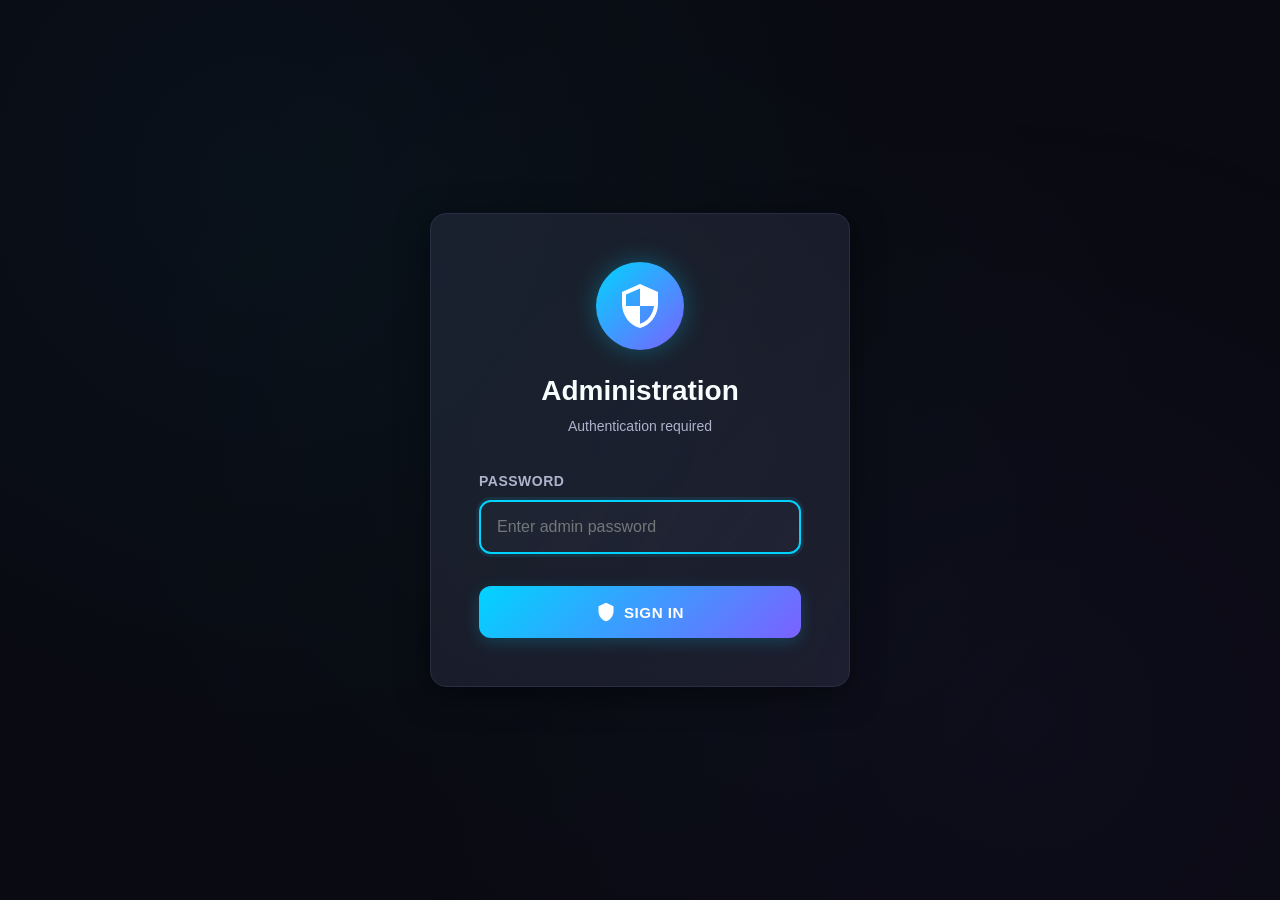
==== WebApp/admin.html @ bcbec6e4 "Fix case sensitivity: webapp -> WebApp" ====
<!DOCTYPE html>
<html lang="fr">
<head>
    <meta charset="UTF-8">
    <meta name="viewport" content="width=device-width, initial-scale=1.0">
    <title>Administration Dashboard</title>
    
    <!-- Telegram WebApp -->
    <script src="https://telegram.org/js/telegram-web-app.js"></script>
    
    <!-- CSS -->
    <link rel="stylesheet" href="css/variables.css">
    <link rel="stylesheet" href="css/base.css">
    <link rel="stylesheet" href="css/components.css">
    <link rel="stylesheet" href="css/animations.css">
    
    <style>
        /* Login Screen */
        .login-screen {
            display: flex;
            align-items: center;
            justify-content: center;
            min-height: 100vh;
            padding: var(--space-lg);
        }
        
        .login-card {
            background: var(--surface);
            border-radius: var(--radius-lg);
            padding: var(--space-2xl);
            max-width: 420px;
            width: 100%;
            border: 1px solid var(--border);
            box-shadow: var(--shadow-lg);
            text-align: center;
            animation: slide-up 0.5s ease;
        }
        
        .login-icon {
            width: 88px;
            height: 88px;
            background: var(--gradient-primary);
            border-radius: var(--radius-full);
            display: inline-flex;
            align-items: center;
            justify-content: center;
            margin-bottom: var(--space-lg);
            box-shadow: var(--shadow-glow-cyan);
            position: relative;
        }
        
        .login-icon::before {
            content: '';
            position: absolute;
            inset: -6px;
            border-radius: var(--radius-full);
            background: var(--gradient-primary);
            opacity: 0.2;
            filter: blur(16px);
            z-index: -1;
        }
        
        .login-icon svg {
            width: 48px;
            height: 48px;
            fill: white;
        }
        
        .input-group {
            margin-bottom: var(--space-xl);
            text-align: left;
        }
        
        .input-label {
            display: block;
            color: var(--text-secondary);
            font-size: 0.875rem;
            margin-bottom: var(--space-sm);
            font-weight: 600;
            text-transform: uppercase;
            letter-spacing: 0.5px;
        }
        
        .input-field {
            width: 100%;
            padding: var(--space-md);
            background: var(--bg-secondary);
            border: 2px solid var(--border);
            border-radius: var(--radius-md);
            color: var(--text-primary);
            font-size: 1rem;
            transition: all var(--transition-base);
        }
        
        .input-field:focus {
            outline: none;
            border-color: var(--primary);
            background: var(--bg-tertiary);
            box-shadow: 0 0 0 3px rgba(0, 212, 255, 0.1);
        }
        
        /* Dashboard */
        .dashboard-screen {
            display: none;
        }
        
        .dashboard-screen.active {
            display: block;
        }
        
        /* Stats Grid */
        .stats-grid {
            display: grid;
            grid-template-columns: repeat(auto-fit, minmax(200px, 1fr));
            gap: var(--space-md);
            margin-bottom: var(--space-xl);
        }
        
        .stat-card {
            background: var(--gradient-surface);
            border: 1px solid rgba(0, 212, 255, 0.2);
            border-radius: var(--radius-lg);
            padding: var(--space-lg);
            text-align: center;
            transition: all var(--transition-base);
            position: relative;
            overflow: hidden;
        }
        
        .stat-card::before {
            content: '';
            position: absolute;
            top: 0;
            left: 0;
            width: 100%;
            height: 4px;
            background: var(--gradient-primary);
            transform: scaleX(0);
            transition: transform var(--transition-base);
        }
        
        .stat-card:hover {
            transform: translateY(-4px);
            box-shadow: var(--shadow-lg);
        }
        
        .stat-card:hover::before {
            transform: scaleX(1);
        }
        
        .stat-icon {
            width: 56px;
            height: 56px;
            margin: 0 auto var(--space-md);
            background: var(--bg-secondary);
            border-radius: var(--radius-md);
            display: flex;
            align-items: center;
            justify-content: center;
        }
        
        .stat-icon svg {
            width: 28px;
            height: 28px;
        }
        
        .stat-icon.cyan { background: rgba(0, 212, 255, 0.1); }
        .stat-icon.cyan svg { fill: var(--primary); }
        
        .stat-icon.violet { background: rgba(123, 97, 255, 0.1); }
        .stat-icon.violet svg { fill: var(--secondary); }
        
        .stat-icon.mint { background: rgba(0, 255, 170, 0.1); }
        .stat-icon.mint svg { fill: var(--success); }
        
        .stat-icon.orange { background: rgba(255, 165, 0, 0.1); }
        .stat-icon.orange svg { fill: var(--warning); }
        
        .stat-value {
            font-size: 2.5rem;
            font-weight: 900;
            background: var(--gradient-primary);
            -webkit-background-clip: text;
            -webkit-text-fill-color: transparent;
            background-clip: text;
            margin-bottom: var(--space-xs);
            line-height: 1;
        }
        
        .stat-label {
            color: var(--text-secondary);
            font-size: 0.875rem;
            text-transform: uppercase;
            letter-spacing: 0.5px;
            font-weight: 500;
        }
        
        /* Config Section */
        .config-section {
            background: var(--surface);
            border: 1px solid var(--border);
            border-radius: var(--radius-lg);
            padding: var(--space-xl);
            margin-bottom: var(--space-lg);
        }
        
        .config-title {
            display: flex;
            align-items: center;
            gap: var(--space-sm);
            margin-bottom: var(--space-lg);
            padding-bottom: var(--space-md);
            border-bottom: 1px solid var(--border);
        }
        
        .config-title svg {
            width: 24px;
            height: 24px;
            fill: var(--primary);
        }
        
        .config-title h3 {
            font-size: 1.125rem;
            margin: 0;
        }
        
        .config-row {
            display: flex;
            justify-content: space-between;
            align-items: center;
            padding: var(--space-md) 0;
            border-bottom: 1px solid var(--border);
            gap: var(--space-lg);
        }
        
        .config-row:last-child {
            border-bottom: none;
        }
        
        .config-info {
            flex: 1;
        }
        
        .config-name {
            color: var(--text-primary);
            font-weight: 600;
            margin-bottom: var(--space-xs);
            font-size: 0.95rem;
        }
        
        .config-desc {
            color: var(--text-tertiary);
            font-size: 0.8rem;
            line-height: 1.4;
        }
        
        .config-input-wrapper {
            display: flex;
            align-items: center;
            gap: var(--space-sm);
        }
        
        .config-input {
            width: 100px;
            padding: var(--space-sm) var(--space-md);
            background: var(--bg-secondary);
            border: 2px solid var(--border);
            border-radius: var(--radius-md);
            color: var(--text-primary);
            text-align: center;
            font-weight: 700;
            font-size: 1rem;
        }
        
        .config-input:focus {
            outline: none;
            border-color: var(--primary);
            box-shadow: 0 0 0 3px rgba(0, 212, 255, 0.1);
        }
        
        .config-unit {
            color: var(--text-tertiary);
            font-size: 0.875rem;
            font-weight: 600;
            min-width: 40px;
        }
        
        /* Logout Button */
        .logout-btn {
            background: rgba(255, 85, 85, 0.1);
            color: var(--danger);
            border: 2px solid var(--danger);
        }
        
        .logout-btn:hover {
            background: var(--danger);
            color: white;
            box-shadow: 0 0 24px var(--danger-glow);
        }
    </style>
</head>
<body>
    <div class="bg-gradient"></div>
    
    <!-- Login Screen -->
    <div class="login-screen" id="loginScreen">
        <div class="login-card">
            <div class="login-icon">
                <svg viewBox="0 0 24 24" fill="currentColor">
                    <path d="M12 1L3 5v6c0 5.55 3.84 10.74 9 12 5.16-1.26 9-6.45 9-12V5l-9-4zm0 10.99h7c-.53 4.12-3.28 7.79-7 8.94V12H5V6.3l7-3.11v8.8z"/>
                </svg>
            </div>
            <h2 style="margin-bottom: var(--space-sm); font-size: 1.75rem;">Administration</h2>
            <p style="color: var(--text-secondary); margin-bottom: var(--space-xl); font-size: 0.875rem;">
                Authentication required
            </p>
            
            <form onsubmit="handleLogin(event)">
                <div class="input-group">
                    <label class="input-label">Password</label>
                    <input 
                        type="password" 
                        class="input-field" 
                        id="passwordInput" 
                        placeholder="Enter admin password"
                        autocomplete="current-password"
                        required
                    >
                </div>
                
                <button type="submit" class="btn btn-primary" style="width: 100%;">
                    <svg viewBox="0 0 24 24" width="20" height="20" fill="currentColor">
                        <path d="M12 1L3 5v6c0 5.55 3.84 10.74 9 12 5.16-1.26 9-6.45 9-12V5l-9-4z"/>
                    </svg>
                    Sign In
                </button>
                
                <div class="error-message hidden" id="loginError" style="margin-top: var(--space-md);">
                    Incorrect password
                </div>
            </form>
        </div>
    </div>

    <!-- Dashboard -->
    <div class="dashboard-screen" id="dashboardScreen">
        <main class="container">
            
            <!-- Header -->
            <header class="header" style="padding-top: var(--space-md);">
                <h1 class="title">DASHBOARD</h1>
                <p class="subtitle">System administration panel</p>
            </header>

            <!-- Statistics Grid -->
            <section class="stats-grid">
                <div class="stat-card stagger-item">
                    <div class="stat-icon cyan">
                        <svg viewBox="0 0 24 24"><path d="M16 11c1.66 0 2.99-1.34 2.99-3S17.66 5 16 5c-1.66 0-3 1.34-3 3s1.34 3 3 3zm-8 0c1.66 0 2.99-1.34 2.99-3S9.66 5 8 5C6.34 5 5 6.34 5 8s1.34 3 3 3zm0 2c-2.33 0-7 1.17-7 3.5V19h14v-2.5c0-2.33-4.67-3.5-7-3.5zm8 0c-.29 0-.62.02-.97.05 1.16.84 1.97 1.97 1.97 3.45V19h6v-2.5c0-2.33-4.67-3.5-7-3.5z"/></svg>
                    </div>
                    <div class="stat-value" id="totalUsers">0</div>
                    <div class="stat-label">Total Users</div>
                </div>

                <div class="stat-card stagger-item">
                    <div class="stat-icon mint">
                        <svg viewBox="0 0 24 24"><path d="M12 2C6.48 2 2 6.48 2 12s4.48 10 10 10 10-4.48 10-10S17.52 2 12 2zm-2 15l-5-5 1.41-1.41L10 14.17l7.59-7.59L19 8l-9 9z"/></svg>
                    </div>
                    <div class="stat-value" id="activeSessions">0</div>
                    <div class="stat-label">Active Sessions</div>
                </div>

                <div class="stat-card stagger-item">
                    <div class="stat-icon violet">
                        <svg viewBox="0 0 24 24"><path d="M19 3H5c-1.1 0-2 .9-2 2v14c0 1.1.9 2 2 2h14c1.1 0 2-.9 2-2V5c0-1.1-.9-2-2-2zm-7 3c1.93 0 3.5 1.57 3.5 3.5S13.93 13 12 13s-3.5-1.57-3.5-3.5S10.07 6 12 6zm7 13H5v-.23c0-.62.28-1.2.76-1.58C7.47 15.82 9.64 15 12 15s4.53.82 6.24 2.19c.48.38.76.97.76 1.58V19z"/></svg>
                    </div>
                    <div class="stat-value" id="adsWatched">0</div>
                    <div class="stat-label">Ads Watched</div>
                </div>

                <div class="stat-card stagger-item">
                    <div class="stat-icon orange">
                        <svg viewBox="0 0 24 24"><path d="M12 17.27L18.18 21l-1.64-7.03L22 9.24l-7.19-.61L12 2 9.19 8.63 2 9.24l5.46 4.73L5.82 21z"/></svg>
                    </div>
                    <div class="stat-value" id="premiumUsers">0</div>
                    <div class="stat-label">Premium Users</div>
                </div>
            </section>

            <!-- Configuration -->
            <section class="config-section">
                <div class="config-title">
                    <svg viewBox="0 0 24 24"><path d="M19.14 12.94c.04-.3.06-.61.06-.94 0-.32-.02-.64-.07-.94l2.03-1.58c.18-.14.23-.41.12-.61l-1.92-3.32c-.12-.22-.37-.29-.59-.22l-2.39.96c-.5-.38-1.03-.7-1.62-.94L14.4 2.81c-.04-.24-.24-.41-.48-.41h-3.84c-.24 0-.43.17-.47.41l-.36 2.54c-.59.24-1.13.57-1.62.94l-2.39-.96c-.22-.08-.47 0-.59.22L2.74 8.87c-.12.21-.08.47.12.61l2.03 1.58c-.05.3-.09.63-.09.94s.02.64.07.94l-2.03 1.58c-.18.14-.23.41-.12.61l1.92 3.32c.12.22.37.29.59.22l2.39-.96c.5.38 1.03.7 1.62.94l.36 2.54c.05.24.24.41.48.41h3.84c.24 0 .44-.17.47-.41l.36-2.54c.59-.24 1.13-.56 1.62-.94l2.39.96c.22.08.47 0 .59-.22l1.92-3.32c.12-.22.07-.47-.12-.61l-2.01-1.58zM12 15.6c-1.98 0-3.6-1.62-3.6-3.6s1.62-3.6 3.6-3.6 3.6 1.62 3.6 3.6-1.62 3.6-3.6 3.6z"/></svg>
                    <h3>System Configuration</h3>
                </div>

                <div class="config-row">
                    <div class="config-info">
                        <div class="config-name">Free Session Duration</div>
                        <div class="config-desc">Access time after watching advertisement</div>
                    </div>
                    <div class="config-input-wrapper">
                        <input 
                            type="number" 
                            class="config-input" 
                            id="freeDuration" 
                            value="10" 
                            min="1" 
                            max="60"
                        >
                        <span class="config-unit">min</span>
                    </div>
                </div>

                <div class="config-row">
                    <div class="config-info">
                        <div class="config-name">Premium Monthly Duration</div>
                        <div class="config-desc">Days of access for monthly subscription</div>
                    </div>
                    <div class="config-input-wrapper">
                        <input 
                            type="number" 
                            class="config-input" 
                            id="monthlyDuration" 
                            value="30" 
                            min="1" 
                            max="365"
                        >
                        <span class="config-unit">days</span>
                    </div>
                </div>

                <div class="config-row">
                    <div class="config-info">
                        <div class="config-name">Premium Yearly Duration</div>
                        <div class="config-desc">Days of access for annual subscription</div>
                    </div>
                    <div class="config-input-wrapper">
                        <input 
                            type="number" 
                            class="config-input" 
                            id="yearlyDuration" 
                            value="365" 
                            min="1" 
                            max="730"
                        >
                        <span class="config-unit">days</span>
                    </div>
                </div>

                <button class="btn btn-success" style="width: 100%; margin-top: var(--space-xl);" onclick="saveConfig()">
                    <svg viewBox="0 0 24 24" width="20" height="20" fill="currentColor">
                        <path d="M9 16.17L4.83 12l-1.42 1.41L9 19 21 7l-1.41-1.41z"/>
                    </svg>
                    Save Configuration
                </button>
            </section>

            <!-- Logout -->
            <section class="card" style="text-align: center;">
                <button class="btn btn-outline logout-btn" onclick="logout()">
                    <svg viewBox="0 0 24 24" width="20" height="20" fill="currentColor">
                        <path d="M17 7l-1.41 1.41L18.17 11H8v2h10.17l-2.58 2.58L17 17l5-5zM4 5h8V3H4c-1.1 0-2 .9-2 2v14c0 1.1.9 2 2 2h8v-2H4V5z"/>
                    </svg>
                    Sign Out
                </button>
            </section>

        </main>
    </div>

    <!-- Navigation (cachée en login) -->
    <nav class="bottom-nav" id="bottomNav" style="display: none;">
        <a href="index.html" class="nav-item">
            <svg class="nav-icon" viewBox="0 0 24 24" fill="currentColor">
                <path d="M10 20v-6h4v6h5v-8h3L12 3 2 12h3v8z"/>
            </svg>
            <span class="nav-label">Access</span>
        </a>
        <a href="prime.html" class="nav-item">
            <svg class="nav-icon" viewBox="0 0 24 24" fill="currentColor">
                <path d="M12 17.27L18.18 21l-1.64-7.03L22 9.24l-7.19-.61L12 2 9.19 8.63 2 9.24l5.46 4.73L5.82 21z"/>
            </svg>
            <span class="nav-label">Premium</span>
        </a>
        <a href="admin.html" class="nav-item active">
            <svg class="nav-icon" viewBox="0 0 24 24" fill="currentColor">
                <path d="M12 1L3 5v6c0 5.55 3.84 10.74 9 12 5.16-1.26 9-6.45 9-12V5l-9-4zm0 10.99h7c-.53 4.12-3.28 7.79-7 8.94V12H5V6.3l7-3.11v8.8z"/>
            </svg>
            <span class="nav-label">Admin</span>
        </a>
    </nav>

    <script src="js/api.js"></script>
    <script src="js/admin.js"></script>
</body>
</html>
---- WebApp/css/variables.css ----
/**
 * VARIABLES CSS - Style Blum/GoTonGhost Inspired
 * ================================================
 * Palette: Cyan #00d4ff + Violet #7b61ff + Noir bleuté
 */

:root {
  /* ========== FONDS ========== */
  --bg-primary: #0a0a12;        /* Noir bleuté profond */
  --bg-secondary: #151520;      /* Noir bleuté moyen */
  --bg-tertiary: #1f1f2e;       /* Noir bleuté clair */
  --surface: #1a1a28;           /* Surface cartes */
  --surface-hover: #252538;     /* Surface hover */
  --bg-input: rgba(255, 255, 255, 0.03);
  --bg-overlay: rgba(10, 10, 18, 0.95);
  
  /* ========== ACCENTS CYAN (Principal) ========== */
  --primary: #00d4ff;           /* Cyan électrique - CTA */
  --primary-dark: #00a8cc;      /* Cyan foncé - hover */
  --primary-light: #33e0ff;     /* Cyan clair - active */
  --primary-glow: rgba(0, 212, 255, 0.4);
  --primary-shadow: rgba(0, 212, 255, 0.2);
  
  /* ========== ACCENTS VIOLET (Secondaire) ========== */
  --secondary: #7b61ff;         /* Violet - accents */
  --secondary-dark: #6247e6;    /* Violet foncé */
  --secondary-light: #9b7bff;   /* Violet clair */
  --secondary-glow: rgba(123, 97, 255, 0.4);
  --secondary-shadow: rgba(123, 97, 255, 0.2);
  
  /* ========== ACCENTS SUCCESS (Vert menthe) ========== */
  --success: #00ffaa;           /* Vert menthe - validation */
  --success-dark: #00cc88;      /* Vert menthe foncé */
  --success-light: #33ffbb;     /* Vert menthe clair */
  --success-glow: rgba(0, 255, 170, 0.4);
  --success-shadow: rgba(0, 255, 170, 0.2);
  
  /* ========== ACCENTS WARNING (Orange) ========== */
  --warning: #ffa500;           /* Orange - alertes */
  --warning-dark: #e69500;      /* Orange foncé */
  --warning-light: #ffb733;     /* Orange clair */
  --warning-glow: rgba(255, 165, 0, 0.4);
  
  /* ========== ACCENTS DANGER (Rouge corail) ========== */
  --danger: #ff5555;            /* Rouge corail - erreurs */
  --danger-dark: #e64444;       /* Rouge foncé */
  --danger-glow: rgba(255, 85, 85, 0.4);
  
  /* ========== TEXTES ========== */
  --text-primary: #ffffff;      /* Blanc pur */
  --text-secondary: #b3b3cc;    /* Gris bleuté moyen */
  --text-tertiary: #808099;     /* Gris bleuté foncé */
  --text-muted: #5a5a6e;        /* Gris très foncé */
  --text-disabled: #404050;     /* Gris désactivé */
  
  /* ========== BORDURES ========== */
  --border: #2a2a3f;            /* Bordure principale */
  --border-light: #353550;      /* Bordure claire */
  --border-focus: var(--primary);
  
  /* ========== ESPACEMENTS ========== */
  --space-xs: 4px;
  --space-sm: 8px;
  --space-md: 16px;
  --space-lg: 24px;
  --space-xl: 32px;
  --space-2xl: 48px;
  
  /* ========== RADIUS ========== */
  --radius-sm: 8px;
  --radius-md: 12px;
  --radius-lg: 16px;
  --radius-xl: 24px;
  --radius-full: 9999px;
  
  /* ========== OMBRES ========== */
  --shadow-sm: 0 2px 8px rgba(0, 0, 0, 0.4);
  --shadow-md: 0 4px 16px rgba(0, 0, 0, 0.5);
  --shadow-lg: 0 8px 32px rgba(0, 0, 0, 0.6);
  --shadow-xl: 0 16px 48px rgba(0, 0, 0, 0.7);
  --shadow-glow-cyan: 0 0 24px rgba(0, 212, 255, 0.3);
  --shadow-glow-violet: 0 0 24px rgba(123, 97, 255, 0.3);
  
  /* ========== TRANSITIONS ========== */
  --transition-fast: 0.15s ease;
  --transition-base: 0.25s ease;
  --transition-slow: 0.4s ease;
  
  /* ========== TAILLES ========== */
  --header-height: 60px;
  --nav-height: 70px;
  --max-width: 480px;
  
  /* ========== Z-INDEX ========== */
  --z-dropdown: 100;
  --z-modal: 200;
  --z-nav: 300;
  --z-toast: 400;
  
  /* ========== GRADIENTS ========== */
  --gradient-primary: linear-gradient(135deg, var(--primary) 0%, var(--secondary) 100%);
  --gradient-success: linear-gradient(135deg, var(--success) 0%, var(--primary) 100%);
  --gradient-surface: linear-gradient(135deg, rgba(0, 212, 255, 0.08) 0%, rgba(123, 97, 255, 0.08) 100%);
}
---- WebApp/css/base.css ----
/**
 * STYLES DE BASE - Blum/GoTonGhost Style
 * ========================================
 */

/* ========== RESET ========== */
*, *::before, *::after {
  margin: 0;
  padding: 0;
  box-sizing: border-box;
}

html {
  font-size: 16px;
  -webkit-font-smoothing: antialiased;
  -moz-osx-font-smoothing: grayscale;
  scroll-behavior: smooth;
}

body {
  font-family: -apple-system, BlinkMacSystemFont, 'Segoe UI', Roboto, 'Oxygen', 'Ubuntu', 'Helvetica Neue', Arial, sans-serif;
  background-color: var(--bg-primary);
  color: var(--text-primary);
  line-height: 1.6;
  overflow-x: hidden;
  min-height: 100vh;
  position: relative;
}

* {
  -webkit-tap-highlight-color: transparent;
}

/* ========== TYPOGRAPHIE ========== */
h1, h2, h3, h4, h5, h6 {
  font-weight: 700;
  line-height: 1.2;
  color: var(--text-primary);
}

h1 { font-size: 2rem; margin-bottom: var(--space-md); }
h2 { font-size: 1.5rem; margin-bottom: var(--space-sm); }
h3 { font-size: 1.25rem; margin-bottom: var(--space-sm); }

p {
  margin-bottom: var(--space-md);
  color: var(--text-secondary);
}

strong {
  color: var(--text-primary);
  font-weight: 600;
}

a {
  color: var(--primary);
  text-decoration: none;
  transition: color var(--transition-fast);
}

a:hover {
  color: var(--primary-light);
}

/* ========== BACKGROUND GRADIENT ========== */
.bg-gradient {
  position: fixed;
  top: 0;
  left: 0;
  right: 0;
  bottom: 0;
  background: 
    radial-gradient(circle at 20% 20%, rgba(0, 212, 255, 0.04) 0%, transparent 50%),
    radial-gradient(circle at 80% 80%, rgba(123, 97, 255, 0.04) 0%, transparent 50%),
    radial-gradient(circle at 50% 50%, rgba(0, 255, 170, 0.02) 0%, transparent 70%);
  pointer-events: none;
  z-index: 0;
}

/* ========== CONTAINER ========== */
.container {
  position: relative;
  z-index: 1;
  max-width: var(--max-width);
  margin: 0 auto;
  padding: var(--space-lg);
  padding-bottom: calc(var(--nav-height) + var(--space-lg));
  min-height: 100vh;
}

/* ========== UTILITAIRES ========== */
.hidden {
  display: none !important;
}

.text-center { text-align: center; }
.text-left { text-align: left; }
.text-right { text-align: right; }

.mt-sm { margin-top: var(--space-sm); }
.mt-md { margin-top: var(--space-md); }
.mt-lg { margin-top: var(--space-lg); }

.mb-sm { margin-bottom: var(--space-sm); }
.mb-md { margin-bottom: var(--space-md); }
.mb-lg { margin-bottom: var(--space-lg); }

/* ========== CARTES ========== */
.card {
  background: var(--surface);
  border-radius: var(--radius-lg);
  padding: var(--space-lg);
  margin-bottom: var(--space-lg);
  box-shadow: var(--shadow-md);
  border: 1px solid var(--border);
  transition: all var(--transition-base);
  position: relative;
  overflow: hidden;
}

.card::before {
  content: '';
  position: absolute;
  top: 0;
  left: 0;
  width: 4px;
  height: 100%;
  background: var(--gradient-primary);
  transform: scaleY(0);
  transition: transform var(--transition-base);
}

.card:hover {
  transform: translateY(-2px);
  box-shadow: var(--shadow-lg);
  border-color: var(--border-light);
}

.card:hover::before {
  transform: scaleY(1);
}

/* ========== HEADER ========== */
.header {
  text-align: center;
  margin-bottom: var(--space-xl);
  padding-top: var(--space-lg);
}

.logo-wrapper {
  position: relative;
  display: inline-block;
  margin-bottom: var(--space-lg);
}

.logo {
  width: 88px;
  height: 88px;
  background: var(--gradient-primary);
  border-radius: var(--radius-full);
  display: flex;
  align-items: center;
  justify-content: center;
  box-shadow: var(--shadow-glow-cyan);
  animation: float 3s ease-in-out infinite;
  position: relative;
  z-index: 2;
  padding: 4px;
}

.logo-inner {
  width: 100%;
  height: 100%;
  background: var(--bg-primary);
  border-radius: var(--radius-full);
  display: flex;
  align-items: center;
  justify-content: center;
}

.logo-icon {
  width: 48px;
  height: 48px;
  fill: var(--primary);
}

.pulse-ring {
  position: absolute;
  top: 50%;
  left: 50%;
  transform: translate(-50%, -50%);
  width: 88px;
  height: 88px;
  border: 2px solid var(--primary);
  border-radius: var(--radius-full);
  animation: pulse-ring 2s ease-out infinite;
  z-index: 1;
}

.title {
  font-size: 2.25rem;
  font-weight: 700;
  background: var(--gradient-primary);
  -webkit-background-clip: text;
  background-clip: text;
  -webkit-text-fill-color: transparent;
  margin-bottom: var(--space-xs);
  letter-spacing: -1px;
}

.subtitle {
  color: var(--text-secondary);
  font-size: 0.95rem;
  margin: 0;
  font-weight: 500;
}

/* ========== NAVIGATION BOTTOM ========== */
.bottom-nav {
  position: fixed;
  bottom: 0;
  left: 50%;
  transform: translateX(-50%);
  width: 100%;
  max-width: var(--max-width);
  height: var(--nav-height);
  background: rgba(26, 26, 40, 0.98);
  border-top: 1px solid var(--border);
  display: flex;
  justify-content: space-around;
  align-items: center;
  z-index: var(--z-nav);
  backdrop-filter: blur(20px);
  box-shadow: 0 -4px 16px rgba(0, 0, 0, 0.4);
}

.nav-item {
  display: flex;
  flex-direction: column;
  align-items: center;
  justify-content: center;
  gap: var(--space-xs);
  padding: var(--space-sm) var(--space-md);
  color: var(--text-tertiary);
  transition: all var(--transition-fast);
  flex: 1;
  text-decoration: none;
  position: relative;
  border-radius: var(--radius-sm);
}

.nav-item::before {
  content: '';
  position: absolute;
  top: 0;
  left: 50%;
  transform: translateX(-50%);
  width: 32px;
  height: 3px;
  background: var(--gradient-primary);
  border-radius: 0 0 var(--radius-sm) var(--radius-sm);
  opacity: 0;
  transition: opacity var(--transition-fast);
}

.nav-item:hover {
  color: var(--text-secondary);
  background: rgba(0, 212, 255, 0.05);
}

.nav-item.active {
  color: var(--primary);
}

.nav-item.active::before {
  opacity: 1;
}

.nav-icon {
  width: 24px;
  height: 24px;
  fill: currentColor;
  stroke-width: 2;
}

.nav-label {
  font-size: 0.7rem;
  font-weight: 600;
  text-transform: uppercase;
  letter-spacing: 0.3px;
}

/* ========== RESPONSIVE ========== */
@media (max-width: 480px) {
  .container {
    padding: var(--space-md);
    padding-bottom: calc(var(--nav-height) + var(--space-md));
  }
  
  .title {
    font-size: 1.875rem;
  }
  
  .logo {
    width: 72px;
    height: 72px;
  }
  
  .logo-icon {
    width: 40px;
    height: 40px;
  }
  
  .card {
    padding: var(--space-md);
  }
  
  .nav-label {
    font-size: 0.65rem;
  }
}
---- WebApp/css/components.css ----
/**
 * COMPOSANTS UI - Blum/GoTonGhost Style
 * =======================================
 */

/* ========== BOUTONS ========== */
.btn {
  display: inline-flex;
  align-items: center;
  justify-content: center;
  gap: var(--space-sm);
  padding: var(--space-md) var(--space-xl);
  font-size: 0.95rem;
  font-weight: 700;
  border: none;
  border-radius: var(--radius-md);
  cursor: pointer;
  transition: all var(--transition-base);
  text-transform: uppercase;
  letter-spacing: 0.5px;
  width: 100%;
  max-width: 100%;
  position: relative;
  overflow: hidden;
}

.btn::before {
  content: '';
  position: absolute;
  top: 50%;
  left: 50%;
  width: 0;
  height: 0;
  border-radius: var(--radius-full);
  background: rgba(255, 255, 255, 0.1);
  transform: translate(-50%, -50%);
  transition: width 0.6s, height 0.6s;
}

.btn:hover::before {
  width: 300px;
  height: 300px;
}

.btn:disabled {
  opacity: 0.5;
  cursor: not-allowed;
}

.btn-icon {
  display: flex;
  align-items: center;
  justify-content: center;
  z-index: 1;
}

/* Bouton Primary (Cyan → Violet) */
.btn-primary {
  background: var(--gradient-primary);
  color: white;
  box-shadow: 0 4px 16px var(--primary-shadow);
}

.btn-primary:hover:not(:disabled) {
  transform: translateY(-2px);
  box-shadow: 0 8px 24px var(--primary-glow);
}

.btn-primary:active:not(:disabled) {
  transform: translateY(0);
}

/* Bouton Monetag avec animation pulse cyan */
.btn-monetag {
  animation: pulse-glow-cyan 2.5s ease-in-out infinite;
}

/* Bouton Secondary (Violet) */
.btn-secondary {
  background: linear-gradient(135deg, var(--secondary) 0%, var(--primary) 100%);
  color: white;
  box-shadow: 0 4px 16px var(--secondary-shadow);
}

.btn-secondary:hover:not(:disabled) {
  transform: translateY(-2px);
  box-shadow: 0 8px 24px var(--secondary-glow);
}

/* Bouton Outline */
.btn-outline {
  background: transparent;
  color: var(--text-primary);
  border: 2px solid var(--border-light);
  box-shadow: none;
}

.btn-outline:hover:not(:disabled) {
  border-color: var(--primary);
  color: var(--primary);
  background: rgba(0, 212, 255, 0.05);
  box-shadow: 0 0 16px var(--primary-glow);
}

/* Bouton Success (Vert menthe) */
.btn-success {
  background: linear-gradient(135deg, var(--success) 0%, var(--primary) 100%);
  color: var(--bg-primary);
  box-shadow: 0 4px 16px var(--success-shadow);
  font-weight: 700;
}

.btn-success:hover:not(:disabled) {
  transform: translateY(-2px);
  box-shadow: 0 8px 24px var(--success-glow);
}

/* ========== STATUS CARD ========== */
.status-card {
  background: var(--gradient-surface);
  border: 1px solid rgba(0, 212, 255, 0.2);
  box-shadow: var(--shadow-md);
}

.status-header {
  display: flex;
  justify-content: space-between;
  align-items: center;
  margin-bottom: var(--space-lg);
  flex-wrap: wrap;
  gap: var(--space-md);
}

.status-badge {
  display: flex;
  align-items: center;
  gap: var(--space-sm);
  padding: var(--space-sm) var(--space-md);
  background: var(--bg-secondary);
  border-radius: var(--radius-full);
  border: 1px solid var(--border);
}

.status-dot {
  width: 10px;
  height: 10px;
  border-radius: var(--radius-full);
  background: var(--text-tertiary);
  transition: all var(--transition-base);
}

.status-dot.active {
  background: var(--success);
  box-shadow: 0 0 16px var(--success-glow);
  animation: pulse-dot 2s ease-in-out infinite;
}

.status-text {
  font-size: 0.875rem;
  font-weight: 600;
  color: var(--text-secondary);
}

.status-details {
  display: flex;
  flex-direction: column;
  gap: var(--space-md);
  margin-bottom: var(--space-lg);
}

.detail-row {
  display: flex;
  justify-content: space-between;
  align-items: center;
  padding: var(--space-sm) 0;
  border-bottom: 1px solid var(--border);
}

.detail-row:last-child {
  border-bottom: none;
}

.detail-label {
  color: var(--text-tertiary);
  font-size: 0.875rem;
  font-weight: 500;
}

.detail-value {
  color: var(--text-primary);
  font-weight: 700;
  font-size: 0.95rem;
}

/* ========== TIMER ========== */
.timer-display {
  display: flex;
  flex-direction: column;
  align-items: center;
  gap: var(--space-xs);
  padding: var(--space-md) var(--space-lg);
  background: linear-gradient(135deg, rgba(0, 255, 170, 0.1), rgba(0, 212, 255, 0.1));
  border-radius: var(--radius-md);
  border: 1px solid var(--success);
  box-shadow: 0 0 24px var(--success-glow);
}

.timer-value {
  font-size: 1.75rem;
  font-weight: 900;
  background: linear-gradient(135deg, var(--success), var(--primary));
  -webkit-background-clip: text;
  -webkit-text-fill-color: transparent;
  background-clip: text;
  line-height: 1;
  font-variant-numeric: tabular-nums;
  letter-spacing: 2px;
}

.timer-label {
  font-size: 0.7rem;
  color: var(--text-tertiary);
  text-transform: uppercase;
  letter-spacing: 1.5px;
  font-weight: 600;
}

/* ========== PROGRESS BAR ========== */
.progress-bar {
  width: 100%;
  height: 8px;
  background: var(--bg-secondary);
  border-radius: var(--radius-full);
  overflow: hidden;
  margin-top: var(--space-lg);
  box-shadow: inset 0 2px 4px rgba(0, 0, 0, 0.3);
}

.progress-fill {
  height: 100%;
  background: var(--gradient-success);
  border-radius: var(--radius-full);
  transition: width 1s linear, background-color var(--transition-base);
  box-shadow: 0 0 16px var(--success-glow);
  position: relative;
}

.progress-fill::after {
  content: '';
  position: absolute;
  top: 0;
  left: 0;
  right: 0;
  bottom: 0;
  background: linear-gradient(90deg, transparent, rgba(255, 255, 255, 0.2), transparent);
  animation: shimmer 2s infinite;
}

/* ========== ACTION CARD ========== */
.action-card {
  text-align: center;
}

.monetag-section, .success-section {
  display: flex;
  flex-direction: column;
  align-items: center;
  gap: var(--space-lg);
}

.info-box {
  display: flex;
  align-items: flex-start;
  gap: var(--space-md);
  padding: var(--space-md);
  background: var(--bg-secondary);
  border-radius: var(--radius-md);
  border-left: 3px solid var(--primary);
  text-align: left;
}

.info-icon {
  width: 24px;
  height: 24px;
  fill: var(--primary);
  flex-shrink: 0;
  margin-top: 2px;
}

.info-text {
  flex: 1;
  font-size: 0.875rem;
  color: var(--text-secondary);
  line-height: 1.6;
  margin: 0;
}

/* ========== SUCCESS SECTION ========== */
.success-icon {
  width: 88px;
  height: 88px;
  background: var(--gradient-success);
  border-radius: var(--radius-full);
  display: flex;
  align-items: center;
  justify-content: center;
  box-shadow: var(--shadow-glow-cyan);
  animation: scale-in 0.5s cubic-bezier(0.34, 1.56, 0.64, 1);
  position: relative;
}

.success-icon::before {
  content: '';
  position: absolute;
  inset: -4px;
  border-radius: var(--radius-full);
  background: var(--gradient-success);
  opacity: 0.3;
  filter: blur(12px);
  z-index: -1;
}

.success-icon svg {
  width: 44px;
  height: 44px;
  fill: white;
}

.success-title {
  font-size: 1.5rem;
  background: var(--gradient-success);
  -webkit-background-clip: text;
  -webkit-text-fill-color: transparent;
  background-clip: text;
  margin: 0;
}

.success-text {
  color: var(--text-secondary);
  margin: 0;
}

/* ========== LOADER ========== */
.loader {
  display: flex;
  flex-direction: column;
  align-items: center;
  gap: var(--space-md);
  padding: var(--space-lg);
}

.spinner {
  width: 56px;
  height: 56px;
  animation: spin 1s linear infinite;
}

.spinner .path {
  stroke: var(--primary);
  stroke-linecap: round;
  stroke-width: 3;
  animation: dash 1.5s ease-in-out infinite;
}

.loader-text {
  color: var(--text-secondary);
  font-size: 0.875rem;
  font-weight: 500;
}

/* ========== MESSAGES ========== */
.error-message {
  padding: var(--space-md);
  background: rgba(255, 85, 85, 0.1);
  border: 1px solid var(--danger);
  border-radius: var(--radius-md);
  color: var(--danger);
  font-size: 0.875rem;
  text-align: center;
  animation: shake 0.5s ease;
  font-weight: 500;
}

/* ========== PROMO CARD ========== */
.promo-card {
  background: linear-gradient(135deg, rgba(123, 97, 255, 0.08) 0%, rgba(0, 212, 255, 0.08) 100%);
  border: 1px solid rgba(123, 97, 255, 0.3);
  text-align: center;
}

.promo-text {
  color: var(--text-secondary);
  font-size: 0.95rem;
  margin-bottom: var(--space-md);
  font-weight: 500;
}

/* ========== ANIMATIONS SPÉCIFIQUES ========== */
@keyframes pulse-dot {
  0%, 100% { 
    transform: scale(1); 
    opacity: 1; 
  }
  50% { 
    transform: scale(1.3); 
    opacity: 0.7; 
  }
}

@keyframes scale-in {
  from { 
    transform: scale(0) rotate(-180deg); 
    opacity: 0; 
  }
  to { 
    transform: scale(1) rotate(0deg); 
    opacity: 1; 
  }
}

@keyframes shake {
  0%, 100% { transform: translateX(0); }
  25% { transform: translateX(-8px); }
  75% { transform: translateX(8px); }
}

@keyframes dash {
  0% {
    stroke-dasharray: 1, 150;
    stroke-dashoffset: 0;
  }
  50% {
    stroke-dasharray: 90, 150;
    stroke-dashoffset: -35;
  }
  100% {
    stroke-dasharray: 90, 150;
    stroke-dashoffset: -124;
  }
}

@keyframes shimmer {
  0% { transform: translateX(-100%); }
  100% { transform: translateX(200%); }
}

@keyframes pulse-glow-cyan {
  0%, 100% {
    box-shadow: 0 4px 16px var(--primary-shadow);
  }
  50% {
    box-shadow: 0 8px 32px var(--primary-glow), 0 0 48px var(--primary-glow);
  }
}
---- WebApp/css/animations.css ----
/**
 * ANIMATIONS - Blum/GoTonGhost Style
 * ====================================
 */

/* ========== LOGO & PULSE ========== */
@keyframes pulse-ring {
  0% {
    transform: translate(-50%, -50%) scale(0.85);
    opacity: 0.6;
  }
  100% {
    transform: translate(-50%, -50%) scale(1.4);
    opacity: 0;
  }
}

@keyframes float {
  0%, 100% {
    transform: translateY(0);
  }
  50% {
    transform: translateY(-12px);
  }
}

@keyframes pulse-glow {
  0%, 100% {
    box-shadow: 0 4px 16px var(--primary-shadow);
  }
  50% {
    box-shadow: 0 8px 32px var(--primary-glow);
  }
}

@keyframes pulse-glow-cyan {
  0%, 100% {
    box-shadow: 0 4px 16px var(--primary-shadow);
  }
  50% {
    box-shadow: 0 8px 36px var(--primary-glow), 0 0 56px var(--primary-glow);
  }
}

@keyframes pulse-glow-violet {
  0%, 100% {
    box-shadow: 0 4px 16px var(--secondary-shadow);
  }
  50% {
    box-shadow: 0 8px 36px var(--secondary-glow), 0 0 56px var(--secondary-glow);
  }
}

/* ========== ROTATION ========== */
@keyframes spin {
  from {
    transform: rotate(0deg);
  }
  to {
    transform: rotate(360deg);
  }
}

@keyframes spin-slow {
  from {
    transform: rotate(0deg);
  }
  to {
    transform: rotate(360deg);
  }
}

/* ========== ENTRÉES ========== */
@keyframes slide-up {
  from {
    opacity: 0;
    transform: translateY(30px);
  }
  to {
    opacity: 1;
    transform: translateY(0);
  }
}

@keyframes slide-down {
  from {
    opacity: 0;
    transform: translateY(-30px);
  }
  to {
    opacity: 1;
    transform: translateY(0);
  }
}

@keyframes slide-left {
  from {
    opacity: 0;
    transform: translateX(30px);
  }
  to {
    opacity: 1;
    transform: translateX(0);
  }
}

@keyframes slide-right {
  from {
    opacity: 0;
    transform: translateX(-30px);
  }
  to {
    opacity: 1;
    transform: translateX(0);
  }
}

@keyframes fade-in {
  from {
    opacity: 0;
  }
  to {
    opacity: 1;
  }
}

@keyframes zoom-in {
  from {
    opacity: 0;
    transform: scale(0.7);
  }
  to {
    opacity: 1;
    transform: scale(1);
  }
}

/* ========== SHIMMER / LOADING ========== */
@keyframes shimmer {
  0% {
    transform: translateX(-100%);
  }
  100% {
    transform: translateX(200%);
  }
}

@keyframes skeleton-loading {
  0%, 100% {
    opacity: 0.5;
  }
  50% {
    opacity: 1;
  }
}

/* ========== BOUNCE ========== */
@keyframes bounce {
  0%, 100% {
    transform: translateY(0);
  }
  50% {
    transform: translateY(-12px);
  }
}

@keyframes bounce-in {
  0% {
    opacity: 0;
    transform: scale(0.3);
  }
  50% {
    transform: scale(1.1);
  }
  70% {
    transform: scale(0.9);
  }
  100% {
    opacity: 1;
    transform: scale(1);
  }
}

/* ========== SHAKE ========== */
@keyframes shake {
  0%, 100% {
    transform: translateX(0);
  }
  10%, 30%, 50%, 70%, 90% {
    transform: translateX(-8px);
  }
  20%, 40%, 60%, 80% {
    transform: translateX(8px);
  }
}

@keyframes shake-vertical {
  0%, 100% {
    transform: translateY(0);
  }
  10%, 30%, 50%, 70%, 90% {
    transform: translateY(-6px);
  }
  20%, 40%, 60%, 80% {
    transform: translateY(6px);
  }
}

/* ========== GLOW EFFECTS ========== */
@keyframes glow-cyan {
  0%, 100% {
    box-shadow: 0 0 20px var(--primary-glow);
  }
  50% {
    box-shadow: 0 0 40px var(--primary-glow), 0 0 60px var(--primary-shadow);
  }
}

@keyframes glow-violet {
  0%, 100% {
    box-shadow: 0 0 20px var(--secondary-glow);
  }
  50% {
    box-shadow: 0 0 40px var(--secondary-glow), 0 0 60px var(--secondary-shadow);
  }
}

@keyframes glow-mint {
  0%, 100% {
    box-shadow: 0 0 20px var(--success-glow);
  }
  50% {
    box-shadow: 0 0 40px var(--success-glow), 0 0 60px var(--success-shadow);
  }
}

/* ========== GRADIENT ANIMATIONS ========== */
@keyframes gradient-shift {
  0% {
    background-position: 0% 50%;
  }
  50% {
    background-position: 100% 50%;
  }
  100% {
    background-position: 0% 50%;
  }
}

@keyframes gradient-rotate {
  0% {
    filter: hue-rotate(0deg);
  }
  100% {
    filter: hue-rotate(360deg);
  }
}

/* ========== HEARTBEAT ========== */
@keyframes heartbeat {
  0%, 100% {
    transform: scale(1);
  }
  10%, 30% {
    transform: scale(1.15);
  }
  20%, 40% {
    transform: scale(1);
  }
}

/* ========== FLIP ========== */
@keyframes flip-horizontal {
  from {
    transform: rotateY(0deg);
  }
  to {
    transform: rotateY(360deg);
  }
}

@keyframes flip-vertical {
  from {
    transform: rotateX(0deg);
  }
  to {
    transform: rotateX(360deg);
  }
}

/* ========== BLUR EFFECTS ========== */
@keyframes blur-in {
  from {
    filter: blur(12px);
    opacity: 0;
  }
  to {
    filter: blur(0);
    opacity: 1;
  }
}

@keyframes blur-out {
  from {
    filter: blur(0);
    opacity: 1;
  }
  to {
    filter: blur(12px);
    opacity: 0;
  }
}

/* ========== TYPING INDICATOR ========== */
@keyframes typing-dot {
  0%, 60%, 100% {
    transform: translateY(0);
    opacity: 0.4;
  }
  30% {
    transform: translateY(-12px);
    opacity: 1;
  }
}

/* ========== RIPPLE EFFECT ========== */
@keyframes ripple {
  0% {
    transform: scale(0);
    opacity: 1;
  }
  100% {
    transform: scale(4);
    opacity: 0;
  }
}

/* ========== NEON GLOW ========== */
@keyframes neon-glow {
  0%, 100% {
    text-shadow: 
      0 0 10px var(--primary),
      0 0 20px var(--primary),
      0 0 30px var(--primary);
  }
  50% {
    text-shadow: 
      0 0 20px var(--primary),
      0 0 30px var(--primary),
      0 0 40px var(--primary),
      0 0 50px var(--secondary);
  }
}

/* ========== CLASSES UTILITAIRES ========== */
.animate-slide-up {
  animation: slide-up 0.6s cubic-bezier(0.34, 1.56, 0.64, 1);
}

.animate-slide-down {
  animation: slide-down 0.6s cubic-bezier(0.34, 1.56, 0.64, 1);
}

.animate-fade-in {
  animation: fade-in 0.5s ease;
}

.animate-zoom-in {
  animation: zoom-in 0.4s cubic-bezier(0.34, 1.56, 0.64, 1);
}

.animate-bounce {
  animation: bounce 1.2s ease-in-out infinite;
}

.animate-spin {
  animation: spin 1s linear infinite;
}

.animate-pulse-cyan {
  animation: pulse-glow-cyan 2.5s ease-in-out infinite;
}

.animate-pulse-violet {
  animation: pulse-glow-violet 2.5s ease-in-out infinite;
}

.animate-shake {
  animation: shake 0.6s ease;
}

.animate-float {
  animation: float 3s ease-in-out infinite;
}

/* ========== HOVER EFFECTS ========== */
.hover-lift {
  transition: transform var(--transition-base), box-shadow var(--transition-base);
}

.hover-lift:hover {
  transform: translateY(-6px);
  box-shadow: var(--shadow-lg);
}

.hover-glow-cyan:hover {
  box-shadow: 0 0 28px var(--primary-glow);
}

.hover-glow-violet:hover {
  box-shadow: 0 0 28px var(--secondary-glow);
}

.hover-scale {
  transition: transform var(--transition-base);
}

.hover-scale:hover {
  transform: scale(1.05);
}

.hover-brightness {
  transition: filter var(--transition-base);
}

.hover-brightness:hover {
  filter: brightness(1.2);
}

/* ========== STAGGER ANIMATIONS ========== */
.stagger-item {
  animation: slide-up 0.5s cubic-bezier(0.34, 1.56, 0.64, 1) backwards;
}

.stagger-item:nth-child(1) { animation-delay: 0.05s; }
.stagger-item:nth-child(2) { animation-delay: 0.1s; }
.stagger-item:nth-child(3) { animation-delay: 0.15s; }
.stagger-item:nth-child(4) { animation-delay: 0.2s; }
.stagger-item:nth-child(5) { animation-delay: 0.25s; }
.stagger-item:nth-child(6) { animation-delay: 0.3s; }

/* ========== LOADING STATES ========== */
.loading-shimmer {
  background: linear-gradient(
    90deg,
    var(--bg-secondary) 0%,
    var(--bg-tertiary) 50%,
    var(--bg-secondary) 100%
  );
  background-size: 200% 100%;
  animation: shimmer 1.5s infinite;
}

.loading-pulse {
  animation: skeleton-loading 1.5s ease-in-out infinite;
}

/* ========== SPECIAL EFFECTS ========== */
.glow-text {
  animation: neon-glow 2s ease-in-out infinite;
}

.gradient-animate {
  background-size: 200% 200%;
  animation: gradient-shift 3s ease infinite;
}
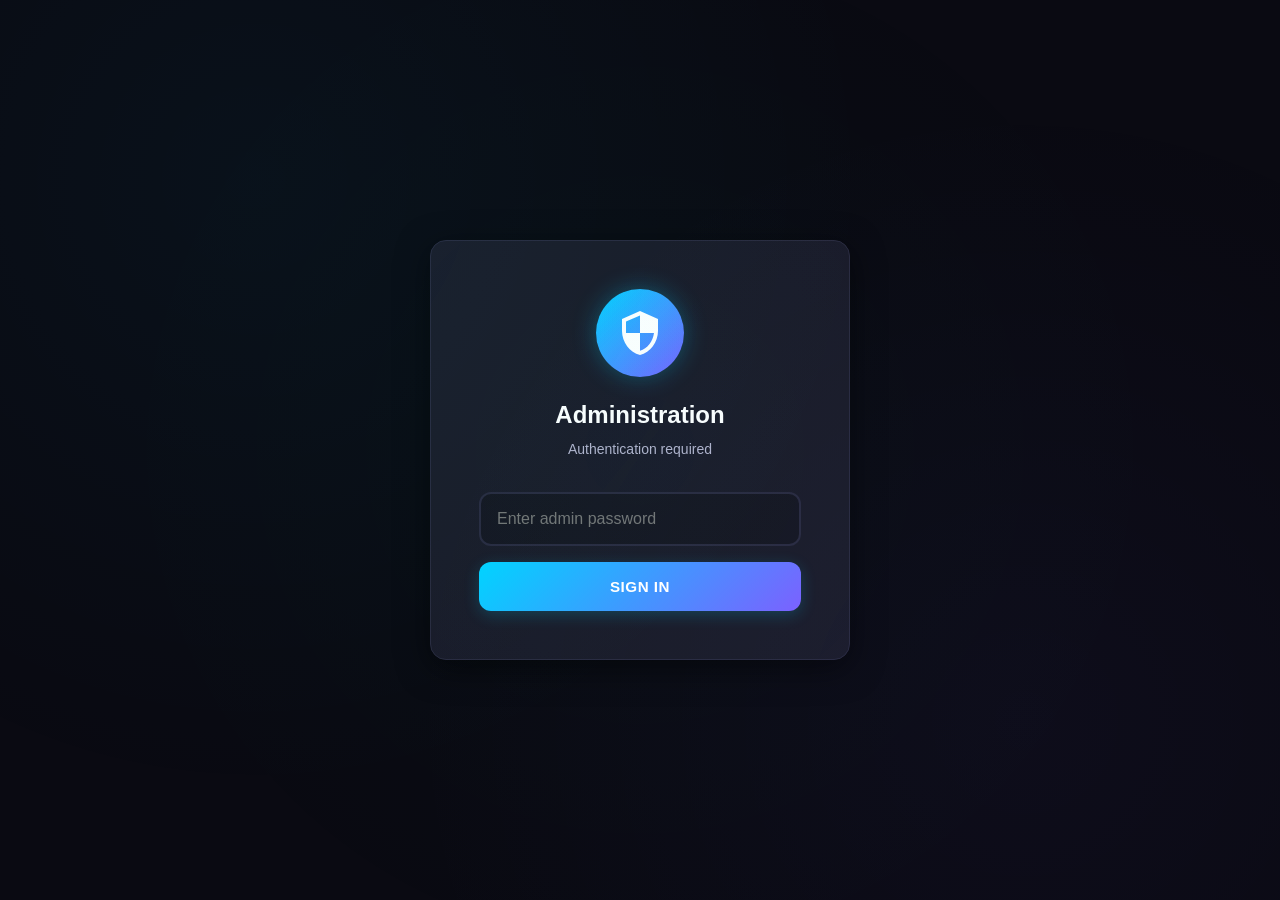
==== commit fa5ec7c7: "B1" ====
--- a/WebApp/admin.html
+++ b/WebApp/admin.html
@@ -5,17 +5,12 @@
     <meta name="viewport" content="width=device-width, initial-scale=1.0">
     <title>Administration Dashboard</title>
     
-    <!-- Telegram WebApp -->
     <script src="https://telegram.org/js/telegram-web-app.js"></script>
-    
-    <!-- CSS -->
     <link rel="stylesheet" href="css/variables.css">
     <link rel="stylesheet" href="css/base.css">
     <link rel="stylesheet" href="css/components.css">
-    <link rel="stylesheet" href="css/animations.css">
     
     <style>
-        /* Login Screen */
         .login-screen {
             display: flex;
             align-items: center;
@@ -46,39 +41,12 @@
             justify-content: center;
             margin-bottom: var(--space-lg);
             box-shadow: var(--shadow-glow-cyan);
-            position: relative;
-        }
-        
-        .login-icon::before {
-            content: '';
-            position: absolute;
-            inset: -6px;
-            border-radius: var(--radius-full);
-            background: var(--gradient-primary);
-            opacity: 0.2;
-            filter: blur(16px);
-            z-index: -1;
         }
         
         .login-icon svg {
             width: 48px;
             height: 48px;
             fill: white;
-        }
-        
-        .input-group {
-            margin-bottom: var(--space-xl);
-            text-align: left;
-        }
-        
-        .input-label {
-            display: block;
-            color: var(--text-secondary);
-            font-size: 0.875rem;
-            margin-bottom: var(--space-sm);
-            font-weight: 600;
-            text-transform: uppercase;
-            letter-spacing: 0.5px;
         }
         
         .input-field {
@@ -89,17 +57,16 @@
             border-radius: var(--radius-md);
             color: var(--text-primary);
             font-size: 1rem;
+            margin-bottom: var(--space-md);
             transition: all var(--transition-base);
         }
         
         .input-field:focus {
             outline: none;
             border-color: var(--primary);
-            background: var(--bg-tertiary);
             box-shadow: 0 0 0 3px rgba(0, 212, 255, 0.1);
         }
         
-        /* Dashboard */
         .dashboard-screen {
             display: none;
         }
@@ -111,7 +78,7 @@
         /* Stats Grid */
         .stats-grid {
             display: grid;
-            grid-template-columns: repeat(auto-fit, minmax(200px, 1fr));
+            grid-template-columns: repeat(2, 1fr);
             gap: var(--space-md);
             margin-bottom: var(--space-xl);
         }
@@ -123,35 +90,17 @@
             padding: var(--space-lg);
             text-align: center;
             transition: all var(--transition-base);
-            position: relative;
-            overflow: hidden;
-        }
-        
-        .stat-card::before {
-            content: '';
-            position: absolute;
-            top: 0;
-            left: 0;
-            width: 100%;
-            height: 4px;
-            background: var(--gradient-primary);
-            transform: scaleX(0);
-            transition: transform var(--transition-base);
         }
         
         .stat-card:hover {
             transform: translateY(-4px);
-            box-shadow: var(--shadow-lg);
-        }
-        
-        .stat-card:hover::before {
-            transform: scaleX(1);
+            box-shadow: var(--shadow-glow-cyan);
         }
         
         .stat-icon {
-            width: 56px;
-            height: 56px;
-            margin: 0 auto var(--space-md);
+            width: 48px;
+            height: 48px;
+            margin: 0 auto var(--space-sm);
             background: var(--bg-secondary);
             border-radius: var(--radius-md);
             display: flex;
@@ -160,42 +109,28 @@
         }
         
         .stat-icon svg {
-            width: 28px;
-            height: 28px;
-        }
-        
-        .stat-icon.cyan { background: rgba(0, 212, 255, 0.1); }
-        .stat-icon.cyan svg { fill: var(--primary); }
-        
-        .stat-icon.violet { background: rgba(123, 97, 255, 0.1); }
-        .stat-icon.violet svg { fill: var(--secondary); }
-        
-        .stat-icon.mint { background: rgba(0, 255, 170, 0.1); }
-        .stat-icon.mint svg { fill: var(--success); }
-        
-        .stat-icon.orange { background: rgba(255, 165, 0, 0.1); }
-        .stat-icon.orange svg { fill: var(--warning); }
+            width: 24px;
+            height: 24px;
+            fill: var(--primary);
+        }
         
         .stat-value {
-            font-size: 2.5rem;
+            font-size: 2rem;
             font-weight: 900;
             background: var(--gradient-primary);
             -webkit-background-clip: text;
             -webkit-text-fill-color: transparent;
-            background-clip: text;
             margin-bottom: var(--space-xs);
-            line-height: 1;
         }
         
         .stat-label {
-            color: var(--text-secondary);
-            font-size: 0.875rem;
+            color: var(--text-tertiary);
+            font-size: 0.75rem;
             text-transform: uppercase;
             letter-spacing: 0.5px;
-            font-weight: 500;
-        }
-        
-        /* Config Section */
+        }
+        
+        /* Configuration */
         .config-section {
             background: var(--surface);
             border: 1px solid var(--border);
@@ -209,19 +144,9 @@
             align-items: center;
             gap: var(--space-sm);
             margin-bottom: var(--space-lg);
-            padding-bottom: var(--space-md);
-            border-bottom: 1px solid var(--border);
-        }
-        
-        .config-title svg {
-            width: 24px;
-            height: 24px;
-            fill: var(--primary);
-        }
-        
-        .config-title h3 {
-            font-size: 1.125rem;
-            margin: 0;
+            color: var(--primary);
+            font-size: 1.1rem;
+            font-weight: 700;
         }
         
         .config-row {
@@ -244,14 +169,13 @@
         .config-name {
             color: var(--text-primary);
             font-weight: 600;
+            font-size: 0.95rem;
             margin-bottom: var(--space-xs);
-            font-size: 0.95rem;
         }
         
         .config-desc {
             color: var(--text-tertiary);
             font-size: 0.8rem;
-            line-height: 1.4;
         }
         
         .config-input-wrapper {
@@ -261,41 +185,115 @@
         }
         
         .config-input {
-            width: 100px;
-            padding: var(--space-sm) var(--space-md);
+            width: 80px;
+            padding: var(--space-sm);
             background: var(--bg-secondary);
             border: 2px solid var(--border);
             border-radius: var(--radius-md);
             color: var(--text-primary);
             text-align: center;
             font-weight: 700;
-            font-size: 1rem;
         }
         
         .config-input:focus {
+            border-color: var(--primary);
             outline: none;
-            border-color: var(--primary);
-            box-shadow: 0 0 0 3px rgba(0, 212, 255, 0.1);
         }
         
         .config-unit {
             color: var(--text-tertiary);
             font-size: 0.875rem;
+        }
+        
+        /* Notifications */
+        .notification-editor {
+            background: var(--bg-secondary);
+            border: 1px solid var(--border);
+            border-radius: var(--radius-md);
+            padding: var(--space-lg);
+            margin-bottom: var(--space-lg);
+        }
+        
+        .notification-editor h4 {
+            color: var(--secondary);
+            margin-bottom: var(--space-md);
+            font-size: 1rem;
+        }
+        
+        .form-group {
+            margin-bottom: var(--space-md);
+        }
+        
+        .form-label {
+            display: block;
+            color: var(--text-secondary);
+            font-size: 0.8rem;
+            margin-bottom: var(--space-xs);
             font-weight: 600;
-            min-width: 40px;
-        }
-        
-        /* Logout Button */
-        .logout-btn {
+        }
+        
+        .form-input {
+            width: 100%;
+            padding: var(--space-sm) var(--space-md);
+            background: var(--bg-primary);
+            border: 1px solid var(--border);
+            border-radius: var(--radius-sm);
+            color: var(--text-primary);
+            font-size: 0.9rem;
+        }
+        
+        textarea.form-input {
+            min-height: 60px;
+            resize: vertical;
+        }
+        
+        .preview-box {
+            background: var(--bg-primary);
+            border: 1px dashed var(--border-light);
+            border-radius: var(--radius-md);
+            padding: var(--space-sm);
+            margin-top: var(--space-sm);
+            text-align: center;
+            display: none;
+        }
+        
+        .preview-image {
+            max-width: 100%;
+            max-height: 100px;
+            border-radius: var(--radius-sm);
+        }
+        
+        /* Buttons */
+        .btn-success {
+            background: linear-gradient(135deg, var(--success) 0%, var(--primary) 100%);
+            color: var(--bg-primary);
+            font-weight: 700;
+        }
+        
+        .btn-danger {
             background: rgba(255, 85, 85, 0.1);
             color: var(--danger);
             border: 2px solid var(--danger);
         }
         
-        .logout-btn:hover {
+        .btn-danger:hover {
             background: var(--danger);
             color: white;
-            box-shadow: 0 0 24px var(--danger-glow);
+        }
+        
+        .logout-btn {
+            width: 100%;
+            margin-top: var(--space-xl);
+        }
+        
+        .error-message {
+            color: var(--danger);
+            font-size: 0.875rem;
+            margin-top: var(--space-sm);
+        }
+        
+        .hidden {
+            display: none !important;
         }
     </style>
 </head>
@@ -306,36 +304,27 @@
     <div class="login-screen" id="loginScreen">
         <div class="login-card">
             <div class="login-icon">
-                <svg viewBox="0 0 24 24" fill="currentColor">
-                    <path d="M12 1L3 5v6c0 5.55 3.84 10.74 9 12 5.16-1.26 9-6.45 9-12V5l-9-4zm0 10.99h7c-.53 4.12-3.28 7.79-7 8.94V12H5V6.3l7-3.11v8.8z"/>
-                </svg>
+                <svg viewBox="0 0 24 24"><path d="M12 1L3 5v6c0 5.55 3.84 10.74 9 12 5.16-1.26 9-6.45 9-12V5l-9-4zm0 10.99h7c-.53 4.12-3.28 7.79-7 8.94V12H5V6.3l7-3.11v8.8z"/></svg>
             </div>
-            <h2 style="margin-bottom: var(--space-sm); font-size: 1.75rem;">Administration</h2>
+            <h2 style="margin-bottom: var(--space-sm);">Administration</h2>
             <p style="color: var(--text-secondary); margin-bottom: var(--space-xl); font-size: 0.875rem;">
                 Authentication required
             </p>
             
             <form onsubmit="handleLogin(event)">
-                <div class="input-group">
-                    <label class="input-label">Password</label>
-                    <input 
-                        type="password" 
-                        class="input-field" 
-                        id="passwordInput" 
-                        placeholder="Enter admin password"
-                        autocomplete="current-password"
-                        required
-                    >
-                </div>
+                <input 
+                    type="password" 
+                    class="input-field" 
+                    id="passwordInput" 
+                    placeholder="Enter admin password"
+                    required
+                >
                 
                 <button type="submit" class="btn btn-primary" style="width: 100%;">
-                    <svg viewBox="0 0 24 24" width="20" height="20" fill="currentColor">
-                        <path d="M12 1L3 5v6c0 5.55 3.84 10.74 9 12 5.16-1.26 9-6.45 9-12V5l-9-4z"/>
-                    </svg>
                     Sign In
                 </button>
                 
-                <div class="error-message hidden" id="loginError" style="margin-top: var(--space-md);">
+                <div id="loginError" class="error-message hidden">
                     Incorrect password
                 </div>
             </form>
@@ -353,145 +342,384 @@
             </header>
 
             <!-- Statistics Grid -->
-            <section class="stats-grid">
-                <div class="stat-card stagger-item">
-                    <div class="stat-icon cyan">
-                        <svg viewBox="0 0 24 24"><path d="M16 11c1.66 0 2.99-1.34 2.99-3S17.66 5 16 5c-1.66 0-3 1.34-3 3s1.34 3 3 3zm-8 0c1.66 0 2.99-1.34 2.99-3S9.66 5 8 5C6.34 5 5 6.34 5 8s1.34 3 3 3zm0 2c-2.33 0-7 1.17-7 3.5V19h14v-2.5c0-2.33-4.67-3.5-7-3.5zm8 0c-.29 0-.62.02-.97.05 1.16.84 1.97 1.97 1.97 3.45V19h6v-2.5c0-2.33-4.67-3.5-7-3.5z"/></svg>
-                    </div>
-                    <div class="stat-value" id="totalUsers">0</div>
-                    <div class="stat-label">Total Users</div>
-                </div>
-
-                <div class="stat-card stagger-item">
-                    <div class="stat-icon mint">
-                        <svg viewBox="0 0 24 24"><path d="M12 2C6.48 2 2 6.48 2 12s4.48 10 10 10 10-4.48 10-10S17.52 2 12 2zm-2 15l-5-5 1.41-1.41L10 14.17l7.59-7.59L19 8l-9 9z"/></svg>
-                    </div>
-                    <div class="stat-value" id="activeSessions">0</div>
-                    <div class="stat-label">Active Sessions</div>
-                </div>
-
-                <div class="stat-card stagger-item">
-                    <div class="stat-icon violet">
-                        <svg viewBox="0 0 24 24"><path d="M19 3H5c-1.1 0-2 .9-2 2v14c0 1.1.9 2 2 2h14c1.1 0 2-.9 2-2V5c0-1.1-.9-2-2-2zm-7 3c1.93 0 3.5 1.57 3.5 3.5S13.93 13 12 13s-3.5-1.57-3.5-3.5S10.07 6 12 6zm7 13H5v-.23c0-.62.28-1.2.76-1.58C7.47 15.82 9.64 15 12 15s4.53.82 6.24 2.19c.48.38.76.97.76 1.58V19z"/></svg>
-                    </div>
-                    <div class="stat-value" id="adsWatched">0</div>
-                    <div class="stat-label">Ads Watched</div>
-                </div>
-
-                <div class="stat-card stagger-item">
-                    <div class="stat-icon orange">
-                        <svg viewBox="0 0 24 24"><path d="M12 17.27L18.18 21l-1.64-7.03L22 9.24l-7.19-.61L12 2 9.19 8.63 2 9.24l5.46 4.73L5.82 21z"/></svg>
-                    </div>
-                    <div class="stat-value" id="premiumUsers">0</div>
-                    <div class="stat-label">Premium Users</div>
+            <section class="card">
+                <h3 style="color: var(--primary); margin-bottom: var(--space-lg); font-size: 1.1rem;">📊 Statistics</h3>
+                
+                <div class="stats-grid">
+                    <div class="stat-card">
+                        <div class="stat-icon">
+                            <svg viewBox="0 0 24 24"><path d="M16 11c1.66 0 2.99-1.34 2.99-3S17.66 5 16 5c-1.66 0-3 1.34-3 3s1.34 3 3 3zm-8 0c1.66 0 2.99-1.34 2.99-3S9.66 5 8 5C6.34 5 5 6.34 5 8s1.34 3 3 3zm0 2c-2.33 0-7 1.17-7 3.5V19h14v-2.5c0-2.33-4.67-3.5-7-3.5zm8 0c-.29 0-.62.02-.97.05 1.16.84 1.97 1.97 1.97 3.45V19h6v-2.5c0-2.33-4.67-3.5-7-3.5z"/></svg>
+                        </div>
+                        <div class="stat-value" id="totalUsers">0</div>
+                        <div class="stat-label">Total Users</div>
+                    </div>
+
+                    <div class="stat-card">
+                        <div class="stat-icon">
+                            <svg viewBox="0 0 24 24"><path d="M12 2C6.48 2 2 6.48 2 12s4.48 10 10 10 10-4.48 10-10S17.52 2 12 2zm-2 15l-5-5 1.41-1.41L10 14.17l7.59-7.59L19 8l-9 9z"/></svg>
+                        </div>
+                        <div class="stat-value" id="activeSessions">0</div>
+                        <div class="stat-label">Active Sessions</div>
+                    </div>
+
+                    <div class="stat-card">
+                        <div class="stat-icon">
+                            <svg viewBox="0 0 24 24"><path d="M19 3H5c-1.1 0-2 .9-2 2v14c0 1.1.9 2 2 2h14c1.1 0 2-.9 2-2V5c0-1.1-.9-2-2-2zm-7 3c1.93 0 3.5 1.57 3.5 3.5S13.93 13 12 13s-3.5-1.57-3.5-3.5S10.07 6 12 6zm7 13H5v-.23c0-.62.28-1.2.76-1.58C7.47 15.82 9.64 15 12 15s4.53.82 6.24 2.19c.48.38.76.97.76 1.58V19z"/></svg>
+                        </div>
+                        <div class="stat-value" id="adsWatched">0</div>
+                        <div class="stat-label">Ads Watched</div>
+                    </div>
+
+                    <div class="stat-card">
+                        <div class="stat-icon">
+                            <svg viewBox="0 0 24 24"><path d="M12 17.27L18.18 21l-1.64-7.03L22 9.24l-7.19-.61L12 2 9.19 8.63 2 9.24l5.46 4.73L5.82 21z"/></svg>
+                        </div>
+                        <div class="stat-value" id="premiumUsers">0</div>
+                        <div class="stat-label">Premium Users</div>
+                    </div>
                 </div>
             </section>
 
             <!-- Configuration -->
             <section class="config-section">
                 <div class="config-title">
-                    <svg viewBox="0 0 24 24"><path d="M19.14 12.94c.04-.3.06-.61.06-.94 0-.32-.02-.64-.07-.94l2.03-1.58c.18-.14.23-.41.12-.61l-1.92-3.32c-.12-.22-.37-.29-.59-.22l-2.39.96c-.5-.38-1.03-.7-1.62-.94L14.4 2.81c-.04-.24-.24-.41-.48-.41h-3.84c-.24 0-.43.17-.47.41l-.36 2.54c-.59.24-1.13.57-1.62.94l-2.39-.96c-.22-.08-.47 0-.59.22L2.74 8.87c-.12.21-.08.47.12.61l2.03 1.58c-.05.3-.09.63-.09.94s.02.64.07.94l-2.03 1.58c-.18.14-.23.41-.12.61l1.92 3.32c.12.22.37.29.59.22l2.39-.96c.5.38 1.03.7 1.62.94l.36 2.54c.05.24.24.41.48.41h3.84c.24 0 .44-.17.47-.41l.36-2.54c.59-.24 1.13-.56 1.62-.94l2.39.96c.22.08.47 0 .59-.22l1.92-3.32c.12-.22.07-.47-.12-.61l-2.01-1.58zM12 15.6c-1.98 0-3.6-1.62-3.6-3.6s1.62-3.6 3.6-3.6 3.6 1.62 3.6 3.6-1.62 3.6-3.6 3.6z"/></svg>
-                    <h3>System Configuration</h3>
+                    <svg viewBox="0 0 24 24" width="24" height="24" fill="currentColor">
+                        <path d="M19.14 12.94c.04-.3.06-.61.06-.94 0-.32-.02-.64-.07-.94l2.03-1.58c.18-.14.23-.41.12-.61l-1.92-3.32c-.12-.22-.37-.29-.59-.22l-2.39.96c-.5-.38-1.03-.7-1.62-.94L14.4 2.81c-.04-.24-.24-.41-.48-.41h-3.84c-.24 0-.43.17-.47.41l-.36 2.54c-.59.24-1.13.57-1.62.94l-2.39-.96c-.22-.08-.47 0-.59.22L2.74 8.87c-.12.21-.08.47.12.61l2.03 1.58c-.05.3-.09.63-.09.94s.02.64.07.94l-2.03 1.58c-.18.14-.23.41-.12.61l1.92 3.32c.12.22.37.29.59.22l2.39-.96c.5.38 1.03.7 1.62.94l.36 2.54c.05.24.24.41.48.41h3.84c.24 0 .44-.17.47-.41l.36-2.54c.59-.24 1.13-.56 1.62-.94l2.39.96c.22.08.47 0 .59-.22l1.92-3.32c.12-.22.07-.47-.12-.61l-2.01-1.58zM12 15.6c-1.98 0-3.6-1.62-3.6-3.6s1.62-3.6 3.6-3.6 3.6 1.62 3.6 3.6-1.62 3.6-3.6 3.6z"/>
+                    </svg>
+                    System Configuration
                 </div>
 
                 <div class="config-row">
                     <div class="config-info">
                         <div class="config-name">Free Session Duration</div>
-                        <div class="config-desc">Access time after watching advertisement</div>
+                        <div class="config-desc">Minutes after watching ad</div>
                     </div>
                     <div class="config-input-wrapper">
-                        <input 
-                            type="number" 
-                            class="config-input" 
-                            id="freeDuration" 
-                            value="10" 
-                            min="1" 
-                            max="60"
-                        >
+                        <input type="number" class="config-input" id="freeDuration" value="10" min="1" max="60">
                         <span class="config-unit">min</span>
                     </div>
                 </div>
 
                 <div class="config-row">
                     <div class="config-info">
-                        <div class="config-name">Premium Monthly Duration</div>
-                        <div class="config-desc">Days of access for monthly subscription</div>
+                        <div class="config-name">Monthly Premium</div>
+                        <div class="config-desc">Days of access</div>
                     </div>
                     <div class="config-input-wrapper">
-                        <input 
-                            type="number" 
-                            class="config-input" 
-                            id="monthlyDuration" 
-                            value="30" 
-                            min="1" 
-                            max="365"
-                        >
+                        <input type="number" class="config-input" id="monthlyDuration" value="30" min="1" max="365">
                         <span class="config-unit">days</span>
                     </div>
                 </div>
 
                 <div class="config-row">
                     <div class="config-info">
-                        <div class="config-name">Premium Yearly Duration</div>
-                        <div class="config-desc">Days of access for annual subscription</div>
+                        <div class="config-name">Yearly Premium</div>
+                        <div class="config-desc">Days of access</div>
                     </div>
                     <div class="config-input-wrapper">
-                        <input 
-                            type="number" 
-                            class="config-input" 
-                            id="yearlyDuration" 
-                            value="365" 
-                            min="1" 
-                            max="730"
-                        >
+                        <input type="number" class="config-input" id="yearlyDuration" value="365" min="1" max="730">
                         <span class="config-unit">days</span>
                     </div>
                 </div>
 
-                <button class="btn btn-success" style="width: 100%; margin-top: var(--space-xl);" onclick="saveConfig()">
-                    <svg viewBox="0 0 24 24" width="20" height="20" fill="currentColor">
-                        <path d="M9 16.17L4.83 12l-1.42 1.41L9 19 21 7l-1.41-1.41z"/>
-                    </svg>
+                <button class="btn btn-success" style="width: 100%; margin-top: var(--space-lg);" onclick="saveConfig()">
                     Save Configuration
                 </button>
             </section>
 
-            <!-- Logout -->
-            <section class="card" style="text-align: center;">
-                <button class="btn btn-outline logout-btn" onclick="logout()">
-                    <svg viewBox="0 0 24 24" width="20" height="20" fill="currentColor">
-                        <path d="M17 7l-1.41 1.41L18.17 11H8v2h10.17l-2.58 2.58L17 17l5-5zM4 5h8V3H4c-1.1 0-2 .9-2 2v14c0 1.1.9 2 2 2h8v-2H4V5z"/>
-                    </svg>
-                    Sign Out
+            <!-- Notifications Promo -->
+            <section class="card">
+                <div style="display: flex; justify-content: space-between; align-items: center; margin-bottom: var(--space-lg);">
+                    <h3 style="color: var(--secondary); margin: 0; font-size: 1.1rem;">📢 Promo Notifications</h3>
+                    <span style="color: var(--text-tertiary); font-size: 0.8rem;">Max 2</span>
+                </div>
+
+                <!-- Notification 1 -->
+                <div class="notification-editor">
+                    <h4>Notification #1</h4>
+                    
+                    <div class="form-group">
+                        <label class="form-label">Image URL (optional)</label>
+                        <input type="url" class="form-input" id="notif1-image" placeholder="https://imgbb.com/image.jpg" onchange="showPreview(1, this.value)">
+                        <div class="preview-box" id="preview1">
+                            <img src="" alt="Preview" class="preview-image" id="preview1-img">
+                        </div>
+                    </div>
+                    
+                    <div class="form-group">
+                        <label class="form-label">Title</label>
+                        <input type="text" class="form-input" id="notif1-title" placeholder="Special Offer!" maxlength="50">
+                    </div>
+                    
+                    <div class="form-group">
+                        <label class="form-label">Description</label>
+                        <textarea class="form-input" id="notif1-desc" placeholder="Short description..." maxlength="200"></textarea>
+                    </div>
+                    
+                    <div class="form-group">
+                        <label class="form-label">Button Text</label>
+                        <input type="text" class="form-input" id="notif1-btn-text" placeholder="Click here" maxlength="30">
+                    </div>
+                    
+                    <div class="form-group">
+                        <label class="form-label">Button URL</label>
+                        <input type="url" class="form-input" id="notif1-btn-url" placeholder="https://...">
+                    </div>
+                </div>
+
+                <!-- Notification 2 -->
+                <div class="notification-editor">
+                    <h4>Notification #2</h4>
+                    
+                    <div class="form-group">
+                        <label class="form-label">Image URL (optional)</label>
+                        <input type="url" class="form-input" id="notif2-image" placeholder="https://imgbb.com/image.jpg" onchange="showPreview(2, this.value)">
+                        <div class="preview-box" id="preview2">
+                            <img src="" alt="Preview" class="preview-image" id="preview2-img">
+                        </div>
+                    </div>
+                    
+                    <div class="form-group">
+                        <label class="form-label">Title</label>
+                        <input type="text" class="form-input" id="notif2-title" placeholder="Special Offer!" maxlength="50">
+                    </div>
+                    
+                    <div class="form-group">
+                        <label class="form-label">Description</label>
+                        <textarea class="form-input" id="notif2-desc" placeholder="Short description..." maxlength="200"></textarea>
+                    </div>
+                    
+                    <div class="form-group">
+                        <label class="form-label">Button Text</label>
+                        <input type="text" class="form-input" id="notif2-btn-text" placeholder="Click here" maxlength="30">
+                    </div>
+                    
+                    <div class="form-group">
+                        <label class="form-label">Button URL</label>
+                        <input type="url" class="form-input" id="notif2-btn-url" placeholder="https://...">
+                    </div>
+                </div>
+
+                <button class="btn btn-primary" style="width: 100%;" onclick="saveNotifications()">
+                    Save Notifications
                 </button>
             </section>
 
+            <!-- Logout -->
+            <button class="btn btn-danger logout-btn" onclick="logout()">
+                Sign Out
+            </button>
+
         </main>
     </div>
 
-    <!-- Navigation (cachée en login) -->
+    <!-- Navigation -->
     <nav class="bottom-nav" id="bottomNav" style="display: none;">
         <a href="index.html" class="nav-item">
-            <svg class="nav-icon" viewBox="0 0 24 24" fill="currentColor">
-                <path d="M10 20v-6h4v6h5v-8h3L12 3 2 12h3v8z"/>
-            </svg>
+            <svg class="nav-icon" viewBox="0 0 24 24"><path d="M10 20v-6h4v6h5v-8h3L12 3 2 12h3v8z"/></svg>
             <span class="nav-label">Access</span>
         </a>
         <a href="prime.html" class="nav-item">
-            <svg class="nav-icon" viewBox="0 0 24 24" fill="currentColor">
-                <path d="M12 17.27L18.18 21l-1.64-7.03L22 9.24l-7.19-.61L12 2 9.19 8.63 2 9.24l5.46 4.73L5.82 21z"/>
-            </svg>
+            <svg class="nav-icon" viewBox="0 0 24 24"><path d="M12 17.27L18.18 21l-1.64-7.03L22 9.24l-7.19-.61L12 2 9.19 8.63 2 9.24l5.46 4.73L5.82 21z"/></svg>
             <span class="nav-label">Premium</span>
         </a>
         <a href="admin.html" class="nav-item active">
-            <svg class="nav-icon" viewBox="0 0 24 24" fill="currentColor">
-                <path d="M12 1L3 5v6c0 5.55 3.84 10.74 9 12 5.16-1.26 9-6.45 9-12V5l-9-4zm0 10.99h7c-.53 4.12-3.28 7.79-7 8.94V12H5V6.3l7-3.11v8.8z"/>
-            </svg>
+            <svg class="nav-icon" viewBox="0 0 24 24"><path d="M12 1L3 5v6c0 5.55 3.84 10.74 9 12 5.16-1.26 9-6.45 9-12V5l-9-4z"/></svg>
             <span class="nav-label">Admin</span>
         </a>
     </nav>
 
-    <script src="js/api.js"></script>
-    <script src="js/admin.js"></script>
+    <script>
+        const API_BASE = 'https://test-cey.onrender.com';
+        let isAuthenticated = false;
+
+        // Preview image
+        function showPreview(num, url) {
+            const box = document.getElementById(`preview${num}`);
+            const img = document.getElementById(`preview${num}-img`);
+            if (url) {
+                img.src = url;
+                box.style.display = 'block';
+                img.onerror = () => { box.style.display = 'none'; };
+            } else {
+                box.style.display = 'none';
+            }
+        }
+
+        // Login
+        async function handleLogin(e) {
+            e.preventDefault();
+            const password = document.getElementById('passwordInput').value;
+            
+            try {
+                const res = await fetch(`${API_BASE}/api/admin/login`, {
+                    method: 'POST',
+                    headers: {'Content-Type': 'application/json'},
+                    body: JSON.stringify({password})
+                });
+                
+                const data = await res.json();
+                
+                if (data.success) {
+                    window.adminToken = data.token;
+                    isAuthenticated = true;
+                    document.getElementById('loginScreen').style.display = 'none';
+                    document.getElementById('dashboardScreen').classList.add('active');
+                    document.getElementById('bottomNav').style.display = 'flex';
+                    
+                    if (window.Telegram?.WebApp) {
+                        window.Telegram.WebApp.HapticFeedback?.notificationOccurred('success');
+                    }
+                    
+                    loadStats();
+                    loadConfig();
+                    loadNotifications();
+                } else {
+                    document.getElementById('loginError').classList.remove('hidden');
+                    document.getElementById('passwordInput').value = '';
+                }
+            } catch (e) {
+                alert('Connection error');
+            }
+        }
+
+        // Load Stats
+        async function loadStats() {
+            try {
+                const res = await fetch(`${API_BASE}/api/admin/stats`, {
+                    headers: {'Authorization': `Bearer ${window.adminToken}`}
+                });
+                const data = await res.json();
+                
+                if (data.success) {
+                    document.getElementById('totalUsers').textContent = data.total_users || 0;
+                    document.getElementById('activeSessions').textContent = data.active_sessions || 0;
+                    document.getElementById('adsWatched').textContent = data.ads_watched || 0;
+                    document.getElementById('premiumUsers').textContent = data.premium_users || 0;
+                }
+            } catch (e) {
+                console.error('Stats error:', e);
+            }
+        }
+
+        // Load Config
+        async function loadConfig() {
+            try {
+                const res = await fetch(`${API_BASE}/api/admin/stats`, {
+                    headers: {'Authorization': `Bearer ${window.adminToken}`}
+                });
+                const data = await res.json();
+                
+                if (data.config) {
+                    document.getElementById('freeDuration').value = data.config.free_session_duration || 10;
+                }
+            } catch (e) {
+                console.error(e);
+            }
+        }
+
+        // Save Config
+        async function saveConfig() {
+            const config = {
+                free_duration: parseInt(document.getElementById('freeDuration').value),
+                monthly_duration: parseInt(document.getElementById('monthlyDuration').value),
+                yearly_duration: parseInt(document.getElementById('yearlyDuration').value)
+            };
+            
+            try {
+                const res = await fetch(`${API_BASE}/api/admin/config`, {
+                    method: 'POST',
+                    headers: {
+                        'Content-Type': 'application/json',
+                        'Authorization': `Bearer ${window.adminToken}`
+                    },
+                    body: JSON.stringify(config)
+                });
+                
+                const data = await res.json();
+                
+                if (window.Telegram?.WebApp) {
+                    window.Telegram.WebApp.showAlert(data.success ? '✅ Configuration saved!' : '❌ Error');
+                }
+            } catch (e) {
+                alert('Error saving config');
+            }
+        }
+
+        // Load Notifications
+        async function loadNotifications() {
+            try {
+                const res = await fetch(`${API_BASE}/api/notifications`);
+                const data = await res.json();
+                
+                if (data.notifications) {
+                    data.notifications.forEach((n, i) => {
+                        const num = i + 1;
+                        document.getElementById(`notif${num}-image`).value = n.image || '';
+                        document.getElementById(`notif${num}-title`).value = n.title || '';
+                        document.getElementById(`notif${num}-desc`).value = n.description || '';
+                        document.getElementById(`notif${num}-btn-text`).value = n.buttonText || '';
+                        document.getElementById(`notif${num}-btn-url`).value = n.buttonUrl || '';
+                        if (n.image) showPreview(num, n.image);
+                    });
+                }
+            } catch (e) {
+                console.error(e);
+            }
+        }
+
+        // Save Notifications
+        async function saveNotifications() {
+            const notifications = [
+                {
+                    id: 1,
+                    image: document.getElementById('notif1-image').value,
+                    title: document.getElementById('notif1-title').value,
+                    description: document.getElementById('notif1-desc').value,
+                    buttonText: document.getElementById('notif1-btn-text').value,
+                    buttonUrl: document.getElementById('notif1-btn-url').value
+                },
+                {
+                    id: 2,
+                    image: document.getElementById('notif2-image').value,
+                    title: document.getElementById('notif2-title').value,
+                    description: document.getElementById('notif2-desc').value,
+                    buttonText: document.getElementById('notif2-btn-text').value,
+                    buttonUrl: document.getElementById('notif2-btn-url').value
+                }
+            ].filter(n => n.title);
+            
+            try {
+                const res = await fetch(`${API_BASE}/api/admin/notifications`, {
+                    method: 'POST',
+                    headers: {
+                        'Content-Type': 'application/json',
+                        'Authorization': `Bearer ${window.adminToken}`
+                    },
+                    body: JSON.stringify({notifications})
+                });
+                
+                const data = await res.json();
+                
+                if (window.Telegram?.WebApp) {
+                    window.Telegram.WebApp.showAlert(data.success ? '✅ Notifications saved!' : '❌ Error');
+                }
+            } catch (e) {
+                alert('Error saving notifications');
+            }
+        }
+
+        // Logout
+        function logout() {
+            window.adminToken = null;
+            location.reload();
+        }
+
+        // Init
+        if (window.Telegram?.WebApp) {
+            window.Telegram.WebApp.expand();
+            window.Telegram.WebApp.ready();
+        }
+    </script>
 </body>
-</html>+</html>
